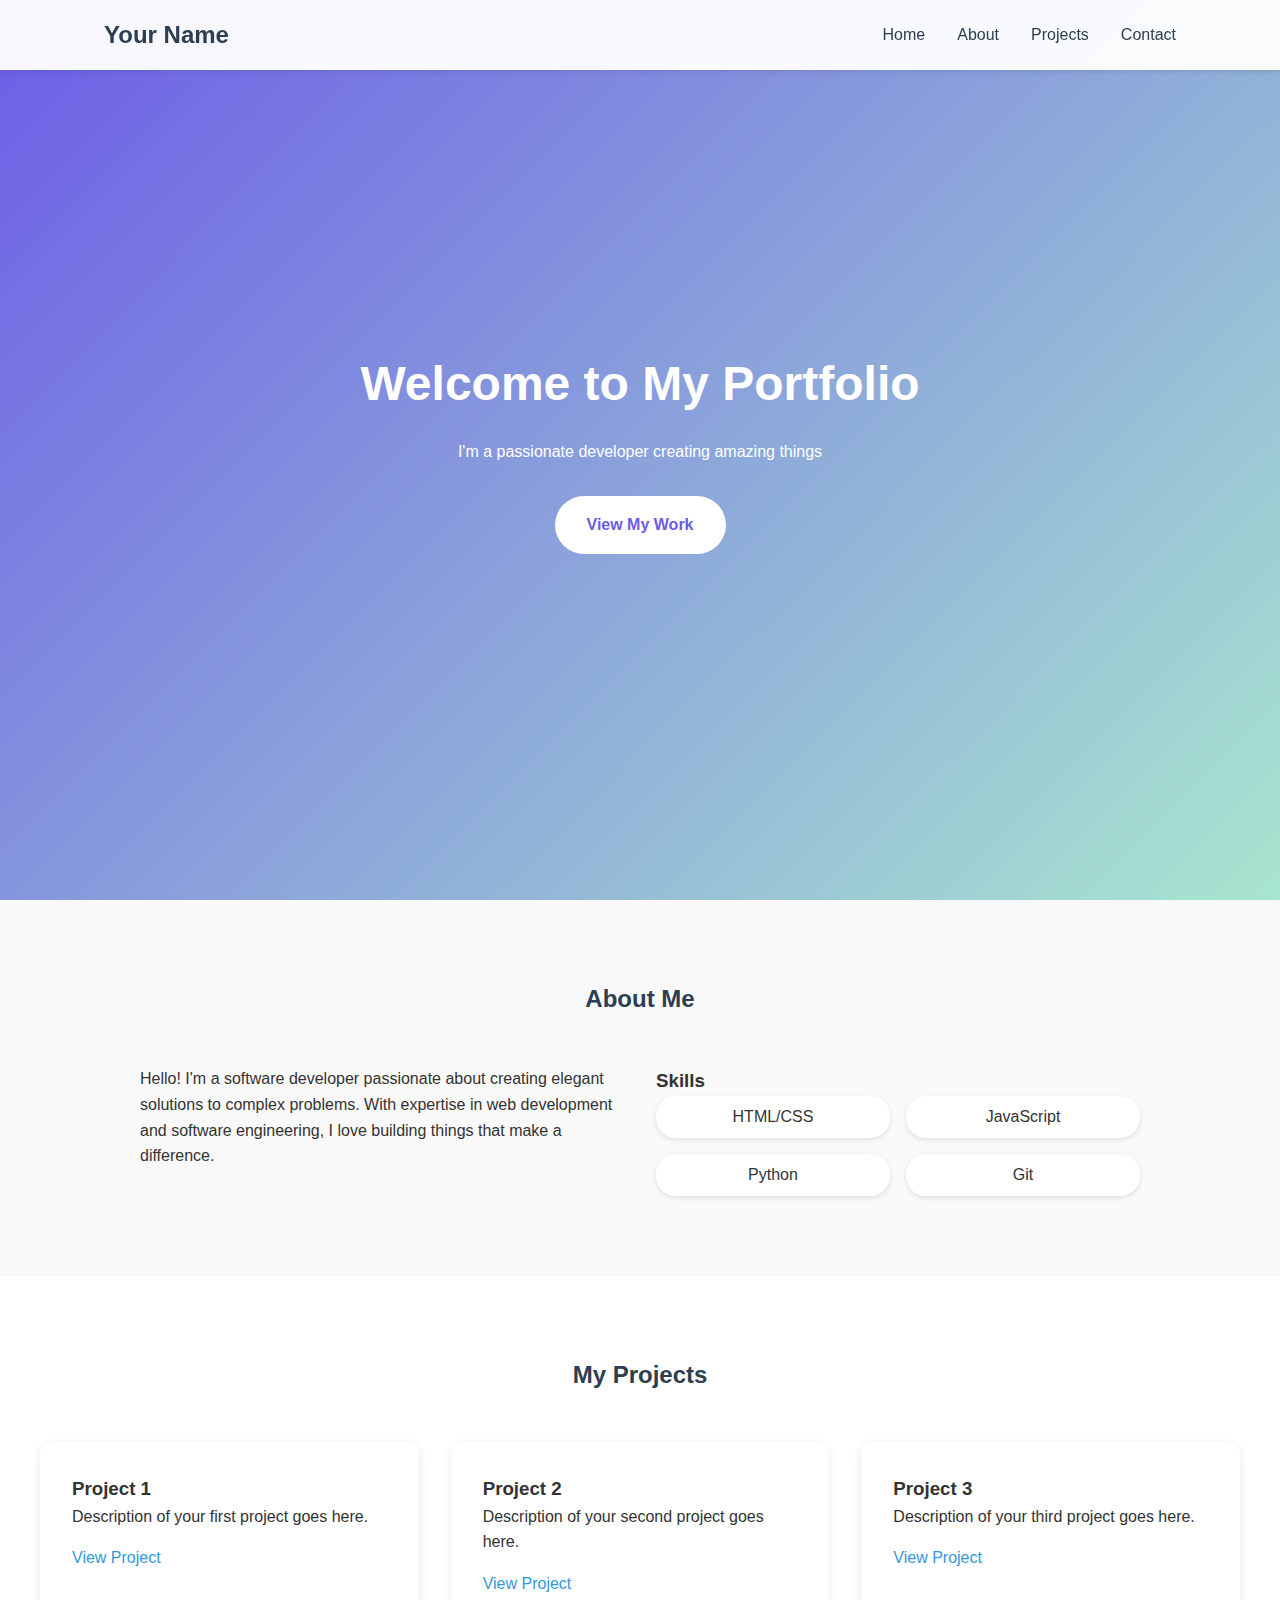
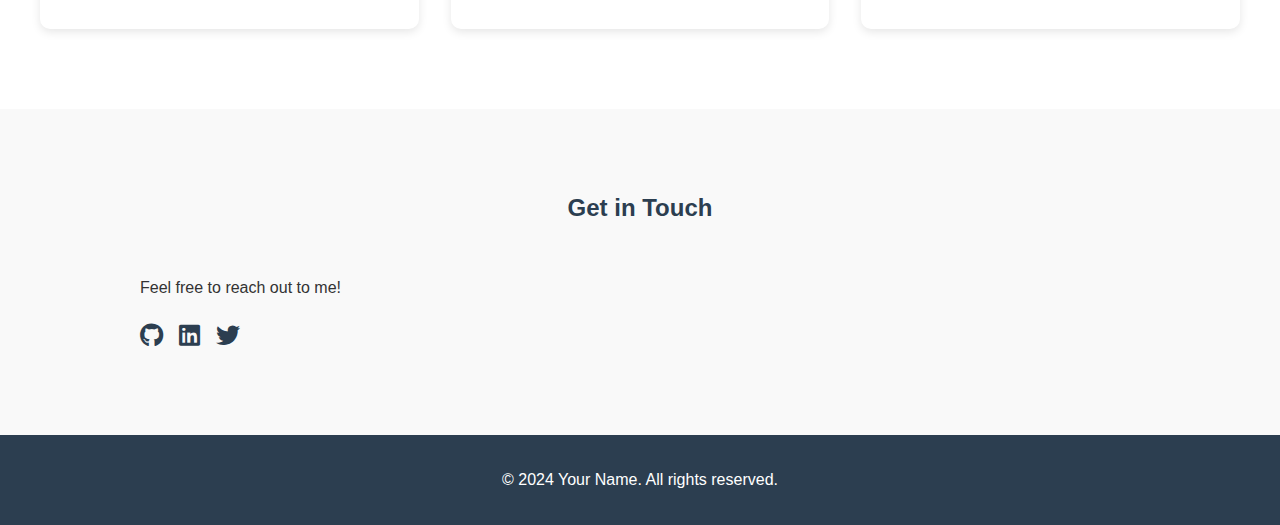
==== index.html @ 74b759f5 "Initial commit: generated template." ====
<!DOCTYPE html>
<html lang="en">
<head>
    <meta charset="UTF-8">
    <meta name="viewport" content="width=device-width, initial-scale=1.0">
    <title>My GitHub Pages Site</title>
    <link rel="stylesheet" href="styles.css">
    <link rel="stylesheet" href="https://cdnjs.cloudflare.com/ajax/libs/font-awesome/6.0.0/css/all.min.css">
</head>
<body>
    <header>
        <nav>
            <div class="logo">Your Name</div>
            <ul class="nav-links">
                <li><a href="#home">Home</a></li>
                <li><a href="#about">About</a></li>
                <li><a href="#projects">Projects</a></li>
                <li><a href="#contact">Contact</a></li>
            </ul>
        </nav>
    </header>

    <main>
        <section id="home" class="hero">
            <div class="hero-content">
                <h1>Welcome to My Portfolio</h1>
                <p>I'm a passionate developer creating amazing things</p>
                <a href="#projects" class="cta-button">View My Work</a>
            </div>
        </section>

        <section id="about" class="about">
            <h2>About Me</h2>
            <div class="about-content">
                <div class="about-text">
                    <p>Hello! I'm a software developer passionate about creating elegant solutions to complex problems. With expertise in web development and software engineering, I love building things that make a difference.</p>
                </div>
                <div class="skills">
                    <h3>Skills</h3>
                    <ul>
                        <li>HTML/CSS</li>
                        <li>JavaScript</li>
                        <li>Python</li>
                        <li>Git</li>
                    </ul>
                </div>
            </div>
        </section>

        <section id="projects" class="projects">
            <h2>My Projects</h2>
            <div class="project-grid">
                <div class="project-card">
                    <h3>Project 1</h3>
                    <p>Description of your first project goes here.</p>
                    <a href="#" class="project-link">View Project</a>
                </div>
                <div class="project-card">
                    <h3>Project 2</h3>
                    <p>Description of your second project goes here.</p>
                    <a href="#" class="project-link">View Project</a>
                </div>
                <div class="project-card">
                    <h3>Project 3</h3>
                    <p>Description of your third project goes here.</p>
                    <a href="#" class="project-link">View Project</a>
                </div>
            </div>
        </section>

        <section id="contact" class="contact">
            <h2>Get in Touch</h2>
            <div class="contact-content">
                <div class="contact-info">
                    <p>Feel free to reach out to me!</p>
                    <div class="social-links">
                        <a href="#"><i class="fab fa-github"></i></a>
                        <a href="#"><i class="fab fa-linkedin"></i></a>
                        <a href="#"><i class="fab fa-twitter"></i></a>
                    </div>
                </div>
            </div>
        </section>
    </main>

    <footer>
        <p>&copy; 2024 Your Name. All rights reserved.</p>
    </footer>
</body>
</html>
---- styles.css ----
/* Reset and base styles */
* {
    margin: 0;
    padding: 0;
    box-sizing: border-box;
}

body {
    font-family: 'Segoe UI', Tahoma, Geneva, Verdana, sans-serif;
    line-height: 1.6;
    color: #333;
}

/* Navigation */
header {
    position: fixed;
    width: 100%;
    background: rgba(255, 255, 255, 0.95);
    box-shadow: 0 2px 5px rgba(0, 0, 0, 0.1);
    z-index: 1000;
}

nav {
    display: flex;
    justify-content: space-between;
    align-items: center;
    padding: 1rem 5%;
    max-width: 1200px;
    margin: 0 auto;
}

.logo {
    font-size: 1.5rem;
    font-weight: bold;
    color: #2c3e50;
}

.nav-links {
    display: flex;
    list-style: none;
    gap: 2rem;
}

.nav-links a {
    text-decoration: none;
    color: #2c3e50;
    font-weight: 500;
    transition: color 0.3s ease;
}

.nav-links a:hover {
    color: #3498db;
}

/* Hero Section */
.hero {
    height: 100vh;
    display: flex;
    align-items: center;
    justify-content: center;
    text-align: center;
    background: linear-gradient(135deg, #6c5ce7, #a8e6cf);
    color: white;
    padding: 0 1rem;
}

.hero-content h1 {
    font-size: 3rem;
    margin-bottom: 1rem;
}

.cta-button {
    display: inline-block;
    padding: 1rem 2rem;
    background: white;
    color: #6c5ce7;
    text-decoration: none;
    border-radius: 30px;
    margin-top: 2rem;
    font-weight: bold;
    transition: transform 0.3s ease;
}

.cta-button:hover {
    transform: translateY(-3px);
}

/* About Section */
.about {
    padding: 5rem 1rem;
    background: #f9f9f9;
}

.about h2 {
    text-align: center;
    margin-bottom: 3rem;
    color: #2c3e50;
}

.about-content {
    max-width: 1000px;
    margin: 0 auto;
    display: grid;
    grid-template-columns: 1fr 1fr;
    gap: 2rem;
}

.skills ul {
    list-style: none;
    display: grid;
    grid-template-columns: repeat(2, 1fr);
    gap: 1rem;
}

.skills li {
    background: white;
    padding: 0.5rem 1rem;
    border-radius: 20px;
    text-align: center;
    box-shadow: 0 2px 5px rgba(0, 0, 0, 0.1);
}

/* Projects Section */
.projects {
    padding: 5rem 1rem;
}

.projects h2 {
    text-align: center;
    margin-bottom: 3rem;
    color: #2c3e50;
}

.project-grid {
    display: grid;
    grid-template-columns: repeat(auto-fit, minmax(300px, 1fr));
    gap: 2rem;
    max-width: 1200px;
    margin: 0 auto;
}

.project-card {
    background: white;
    padding: 2rem;
    border-radius: 10px;
    box-shadow: 0 3px 10px rgba(0, 0, 0, 0.1);
    transition: transform 0.3s ease;
}

.project-card:hover {
    transform: translateY(-5px);
}

.project-link {
    display: inline-block;
    margin-top: 1rem;
    color: #3498db;
    text-decoration: none;
}

/* Contact Section */
.contact {
    padding: 5rem 1rem;
    background: #f9f9f9;
}

.contact h2 {
    text-align: center;
    margin-bottom: 3rem;
    color: #2c3e50;
}

.contact-content {
    max-width: 1000px;
    margin: 0 auto;
    display: grid;
    grid-template-columns: 1fr 2fr;
    gap: 2rem;
}

.social-links {
    display: flex;
    gap: 1rem;
    margin-top: 1rem;
}

.social-links a {
    color: #2c3e50;
    font-size: 1.5rem;
    transition: color 0.3s ease;
}

.social-links a:hover {
    color: #3498db;
}

.contact-form {
    display: flex;
    flex-direction: column;
    gap: 1rem;
}

.contact-form input,
.contact-form textarea {
    padding: 0.8rem;
    border: 1px solid #ddd;
    border-radius: 5px;
    font-size: 1rem;
}

.contact-form textarea {
    height: 150px;
    resize: vertical;
}

.contact-form button {
    padding: 1rem;
    background: #3498db;
    color: white;
    border: none;
    border-radius: 5px;
    cursor: pointer;
    font-size: 1rem;
    transition: background 0.3s ease;
}

.contact-form button:hover {
    background: #2980b9;
}

/* Footer */
footer {
    text-align: center;
    padding: 2rem;
    background: #2c3e50;
    color: white;
}

/* Responsive Design */
@media (max-width: 768px) {
    .nav-links {
        display: none;
    }
    
    .about-content,
    .contact-content {
        grid-template-columns: 1fr;
    }
    
    .hero-content h1 {
        font-size: 2rem;
    }
}
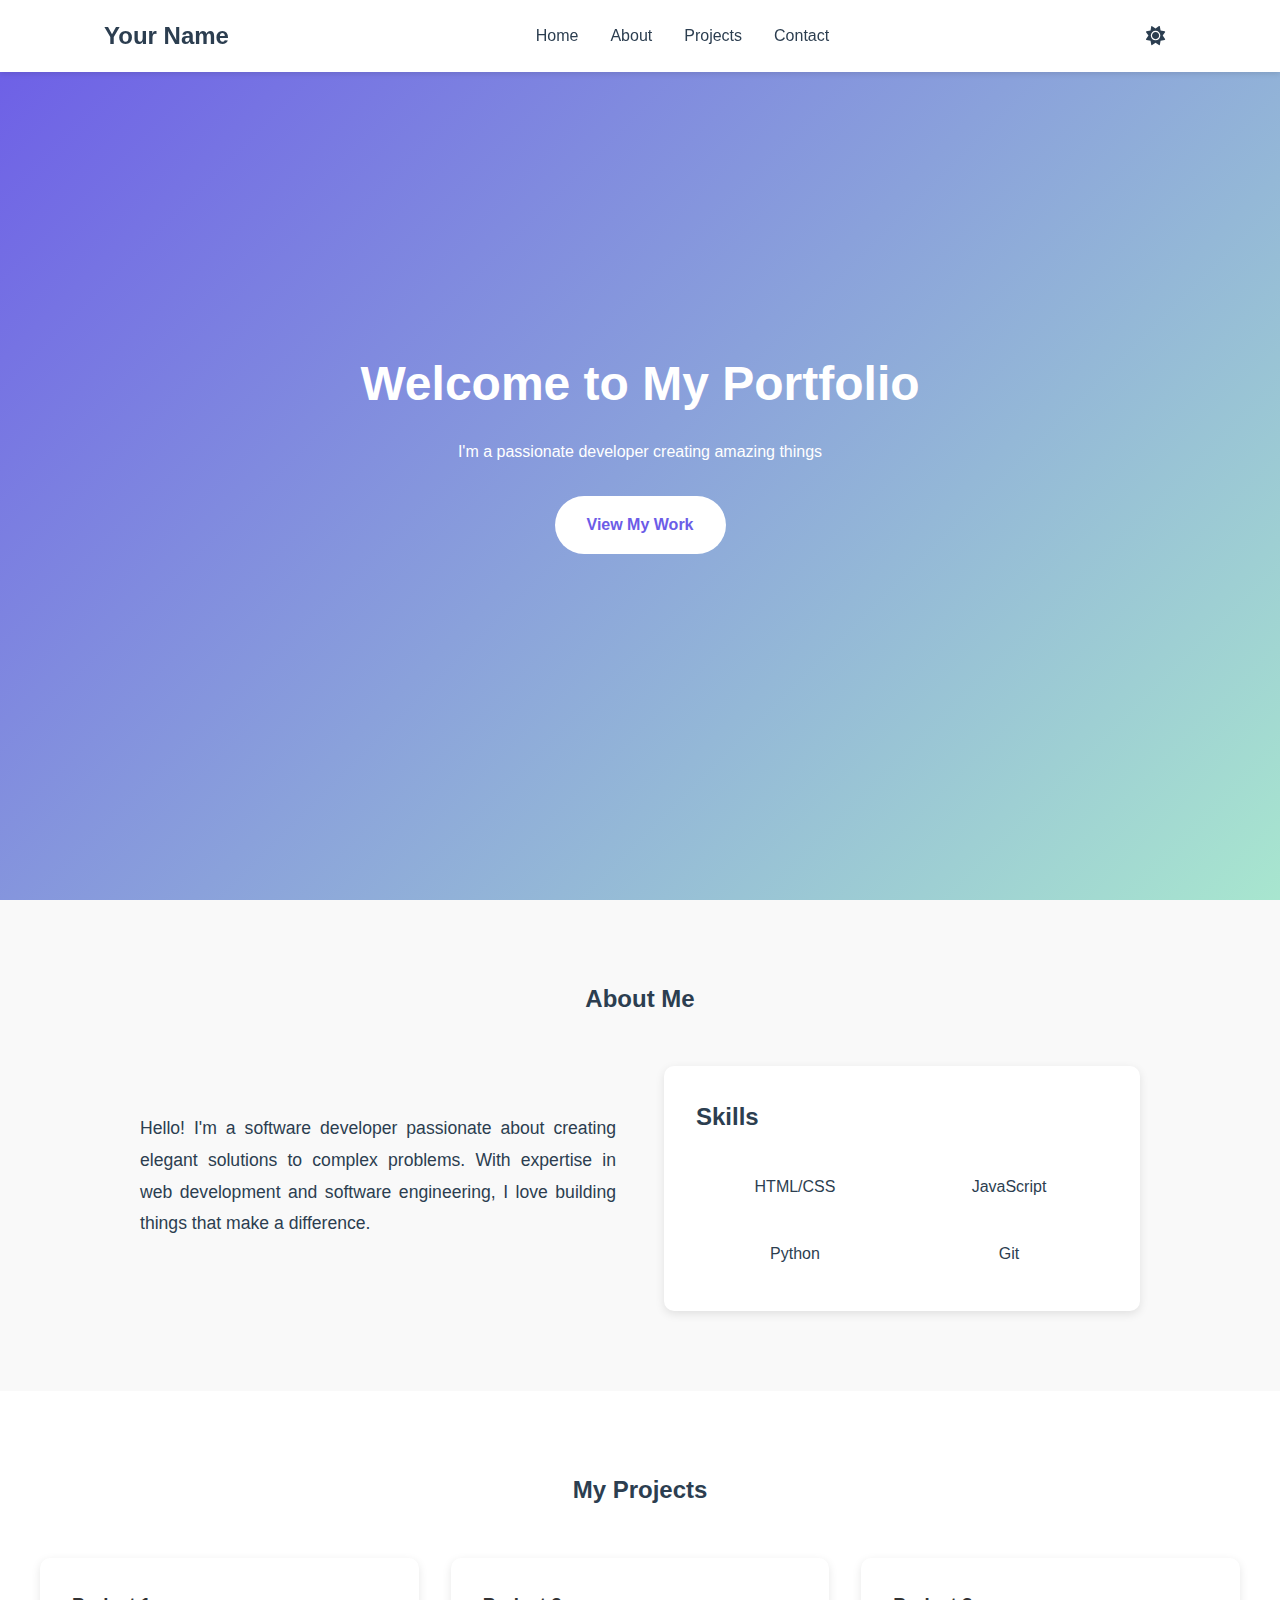
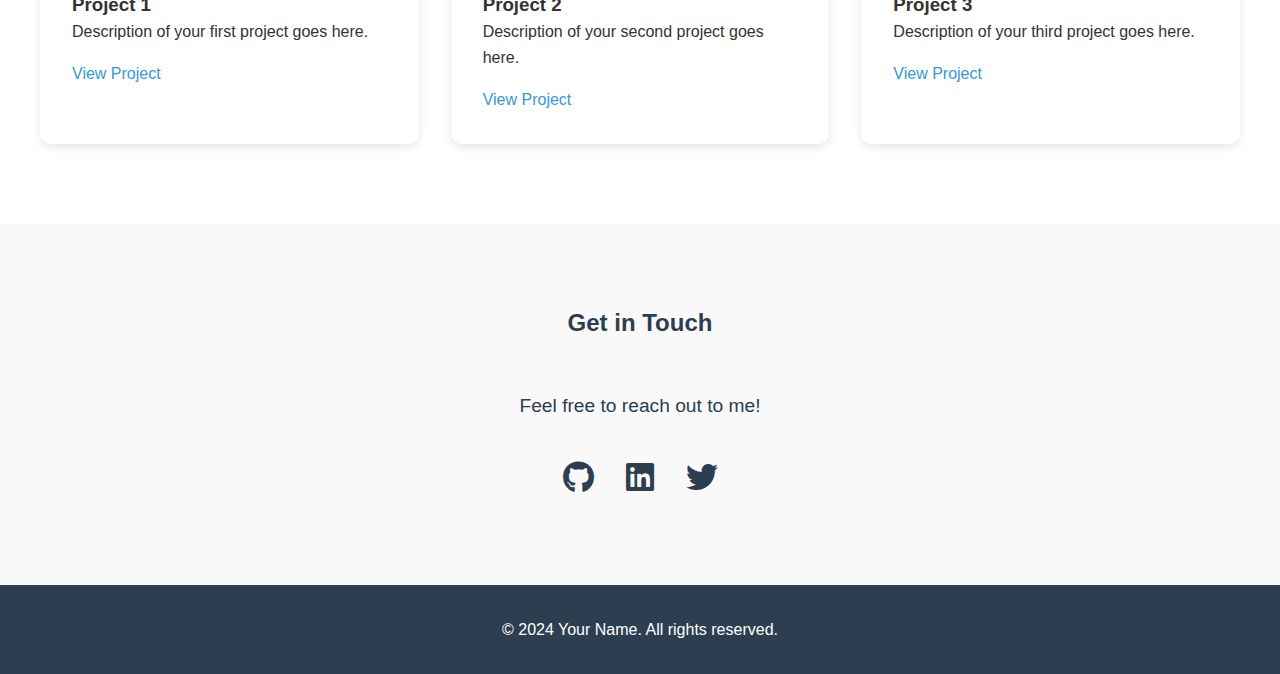
==== commit 6589ec79: "Implement toggle between light/dark mode, polish "about" section." ====
--- a/index.html
+++ b/index.html
@@ -17,6 +17,10 @@
                 <li><a href="#projects">Projects</a></li>
                 <li><a href="#contact">Contact</a></li>
             </ul>
+            <button id="theme-toggle" class="theme-toggle" aria-label="Toggle theme">
+                <i class="fas fa-sun sun-icon"></i>
+                <i class="fas fa-moon moon-icon"></i>
+            </button>
         </nav>
     </header>
 
@@ -86,5 +90,52 @@
     <footer>
         <p>&copy; 2024 Your Name. All rights reserved.</p>
     </footer>
+
+    <script>
+        // Theme toggle functionality
+        const themeToggle = document.getElementById('theme-toggle');
+        const sunIcon = themeToggle.querySelector('.sun-icon');
+        const moonIcon = themeToggle.querySelector('.moon-icon');
+        
+        // Check for saved theme preference or use system preference
+        const savedTheme = localStorage.getItem('theme');
+        if (savedTheme) {
+            document.documentElement.setAttribute('data-theme', savedTheme);
+            updateIcon(savedTheme);
+        } else {
+            // Check system preference
+            const prefersDark = window.matchMedia('(prefers-color-scheme: dark)').matches;
+            document.documentElement.setAttribute('data-theme', prefersDark ? 'dark' : 'light');
+            updateIcon(prefersDark ? 'dark' : 'light');
+        }
+
+        // Listen for system theme changes
+        window.matchMedia('(prefers-color-scheme: dark)').addEventListener('change', e => {
+            if (!localStorage.getItem('theme')) {
+                document.documentElement.setAttribute('data-theme', e.matches ? 'dark' : 'light');
+                updateIcon(e.matches ? 'dark' : 'light');
+            }
+        });
+
+        // Toggle theme on button click
+        themeToggle.addEventListener('click', () => {
+            const currentTheme = document.documentElement.getAttribute('data-theme');
+            const newTheme = currentTheme === 'light' ? 'dark' : 'light';
+            
+            document.documentElement.setAttribute('data-theme', newTheme);
+            localStorage.setItem('theme', newTheme);
+            updateIcon(newTheme);
+        });
+
+        function updateIcon(theme) {
+            if (theme === 'dark') {
+                sunIcon.style.opacity = '0';
+                moonIcon.style.opacity = '1';
+            } else {
+                sunIcon.style.opacity = '1';
+                moonIcon.style.opacity = '0';
+            }
+        }
+    </script>
 </body>
 </html> --- a/styles.css
+++ b/styles.css
@@ -5,18 +5,48 @@
     box-sizing: border-box;
 }
 
+:root {
+    --bg-primary: #ffffff;
+    --bg-secondary: #f9f9f9;
+    --text-primary: #2c3e50;
+    --text-secondary: #333;
+    --accent-primary: #6c5ce7;
+    --accent-secondary: #3498db;
+    --card-bg: #ffffff;
+    --card-shadow: rgba(0, 0, 0, 0.1);
+    --border-color: #ddd;
+    --footer-bg: #2c3e50;
+    --footer-text: #ffffff;
+}
+
+[data-theme="dark"] {
+    --bg-primary: #1a1a1a;
+    --bg-secondary: #2d2d2d;
+    --text-primary: #e0e0e0;
+    --text-secondary: #b0b0b0;
+    --accent-primary: #8b7ff7;
+    --accent-secondary: #5dade2;
+    --card-bg: #2d2d2d;
+    --card-shadow: rgba(0, 0, 0, 0.3);
+    --border-color: #404040;
+    --footer-bg: #1a1a1a;
+    --footer-text: #e0e0e0;
+}
+
 body {
     font-family: 'Segoe UI', Tahoma, Geneva, Verdana, sans-serif;
     line-height: 1.6;
-    color: #333;
+    color: var(--text-secondary);
+    background-color: var(--bg-primary);
+    transition: background-color 0.3s ease, color 0.3s ease;
 }
 
 /* Navigation */
 header {
     position: fixed;
     width: 100%;
-    background: rgba(255, 255, 255, 0.95);
-    box-shadow: 0 2px 5px rgba(0, 0, 0, 0.1);
+    background: var(--bg-primary);
+    box-shadow: 0 2px 5px var(--card-shadow);
     z-index: 1000;
 }
 
@@ -32,7 +62,7 @@
 .logo {
     font-size: 1.5rem;
     font-weight: bold;
-    color: #2c3e50;
+    color: var(--text-primary);
 }
 
 .nav-links {
@@ -43,13 +73,50 @@
 
 .nav-links a {
     text-decoration: none;
-    color: #2c3e50;
+    color: var(--text-primary);
     font-weight: 500;
     transition: color 0.3s ease;
 }
 
 .nav-links a:hover {
-    color: #3498db;
+    color: var(--accent-secondary);
+}
+
+/* Theme Toggle Button */
+.theme-toggle {
+    background: none;
+    border: none;
+    color: var(--text-primary);
+    font-size: 1.2rem;
+    cursor: pointer;
+    padding: 0.5rem;
+    border-radius: 50%;
+    transition: background-color 0.3s ease;
+    width: 40px;
+    height: 40px;
+    display: flex;
+    align-items: center;
+    justify-content: center;
+    position: relative;
+}
+
+.theme-toggle:hover {
+    background-color: var(--bg-secondary);
+}
+
+.sun-icon,
+.moon-icon {
+    position: absolute;
+    transition: opacity 0.3s ease;
+    font-size: 1.2rem;
+}
+
+.sun-icon {
+    opacity: 1;
+}
+
+.moon-icon {
+    opacity: 0;
 }
 
 /* Hero Section */
@@ -59,7 +126,7 @@
     align-items: center;
     justify-content: center;
     text-align: center;
-    background: linear-gradient(135deg, #6c5ce7, #a8e6cf);
+    background: linear-gradient(135deg, var(--accent-primary), #a8e6cf);
     color: white;
     padding: 0 1rem;
 }
@@ -73,7 +140,7 @@
     display: inline-block;
     padding: 1rem 2rem;
     background: white;
-    color: #6c5ce7;
+    color: var(--accent-primary);
     text-decoration: none;
     border-radius: 30px;
     margin-top: 2rem;
@@ -88,13 +155,13 @@
 /* About Section */
 .about {
     padding: 5rem 1rem;
-    background: #f9f9f9;
+    background: var(--bg-secondary);
 }
 
 .about h2 {
     text-align: center;
     margin-bottom: 3rem;
-    color: #2c3e50;
+    color: var(--text-primary);
 }
 
 .about-content {
@@ -102,7 +169,33 @@
     margin: 0 auto;
     display: grid;
     grid-template-columns: 1fr 1fr;
-    gap: 2rem;
+    gap: 3rem;
+    align-items: center;
+}
+
+.about-text {
+    font-size: 1.1rem;
+    line-height: 1.8;
+    color: var(--text-primary);
+    text-align: justify;
+}
+
+.about-text p {
+    margin-bottom: 1.5rem;
+}
+
+.skills {
+    background: var(--card-bg);
+    padding: 2rem;
+    border-radius: 10px;
+    box-shadow: 0 3px 10px var(--card-shadow);
+    height: fit-content;
+}
+
+.skills h3 {
+    color: var(--text-primary);
+    margin-bottom: 1.5rem;
+    font-size: 1.5rem;
 }
 
 .skills ul {
@@ -113,11 +206,18 @@
 }
 
 .skills li {
-    background: white;
-    padding: 0.5rem 1rem;
+    background: var(--bg-primary);
+    padding: 0.8rem 1.2rem;
     border-radius: 20px;
     text-align: center;
-    box-shadow: 0 2px 5px rgba(0, 0, 0, 0.1);
+    font-weight: 500;
+    color: var(--text-primary);
+    transition: transform 0.3s ease;
+}
+
+.skills li:hover {
+    transform: translateY(-2px);
+    background: var(--bg-secondary);
 }
 
 /* Projects Section */
@@ -128,7 +228,7 @@
 .projects h2 {
     text-align: center;
     margin-bottom: 3rem;
-    color: #2c3e50;
+    color: var(--text-primary);
 }
 
 .project-grid {
@@ -140,10 +240,10 @@
 }
 
 .project-card {
-    background: white;
+    background: var(--card-bg);
     padding: 2rem;
     border-radius: 10px;
-    box-shadow: 0 3px 10px rgba(0, 0, 0, 0.1);
+    box-shadow: 0 3px 10px var(--card-shadow);
     transition: transform 0.3s ease;
 }
 
@@ -154,86 +254,56 @@
 .project-link {
     display: inline-block;
     margin-top: 1rem;
-    color: #3498db;
+    color: var(--accent-secondary);
     text-decoration: none;
 }
 
 /* Contact Section */
 .contact {
     padding: 5rem 1rem;
-    background: #f9f9f9;
+    background: var(--bg-secondary);
 }
 
 .contact h2 {
     text-align: center;
     margin-bottom: 3rem;
-    color: #2c3e50;
+    color: var(--text-primary);
 }
 
 .contact-content {
-    max-width: 1000px;
+    max-width: 600px;
     margin: 0 auto;
-    display: grid;
-    grid-template-columns: 1fr 2fr;
+    text-align: center;
+}
+
+.contact-info p {
+    margin-bottom: 2rem;
+    font-size: 1.2rem;
+    color: var(--text-primary);
+}
+
+.social-links {
+    display: flex;
+    justify-content: center;
     gap: 2rem;
 }
 
-.social-links {
-    display: flex;
-    gap: 1rem;
-    margin-top: 1rem;
-}
-
 .social-links a {
-    color: #2c3e50;
-    font-size: 1.5rem;
+    color: var(--text-primary);
+    font-size: 2rem;
     transition: color 0.3s ease;
 }
 
 .social-links a:hover {
-    color: #3498db;
-}
-
-.contact-form {
-    display: flex;
-    flex-direction: column;
-    gap: 1rem;
-}
-
-.contact-form input,
-.contact-form textarea {
-    padding: 0.8rem;
-    border: 1px solid #ddd;
-    border-radius: 5px;
-    font-size: 1rem;
-}
-
-.contact-form textarea {
-    height: 150px;
-    resize: vertical;
-}
-
-.contact-form button {
-    padding: 1rem;
-    background: #3498db;
-    color: white;
-    border: none;
-    border-radius: 5px;
-    cursor: pointer;
-    font-size: 1rem;
-    transition: background 0.3s ease;
-}
-
-.contact-form button:hover {
-    background: #2980b9;
+    color: var(--accent-secondary);
 }
 
 /* Footer */
 footer {
     text-align: center;
     padding: 2rem;
-    background: #2c3e50;
-    color: white;
+    background: var(--footer-bg);
+    color: var(--footer-text);
 }
 
 /* Responsive Design */
@@ -242,8 +312,7 @@
         display: none;
     }
     
-    .about-content,
-    .contact-content {
+    .about-content {
         grid-template-columns: 1fr;
     }
     
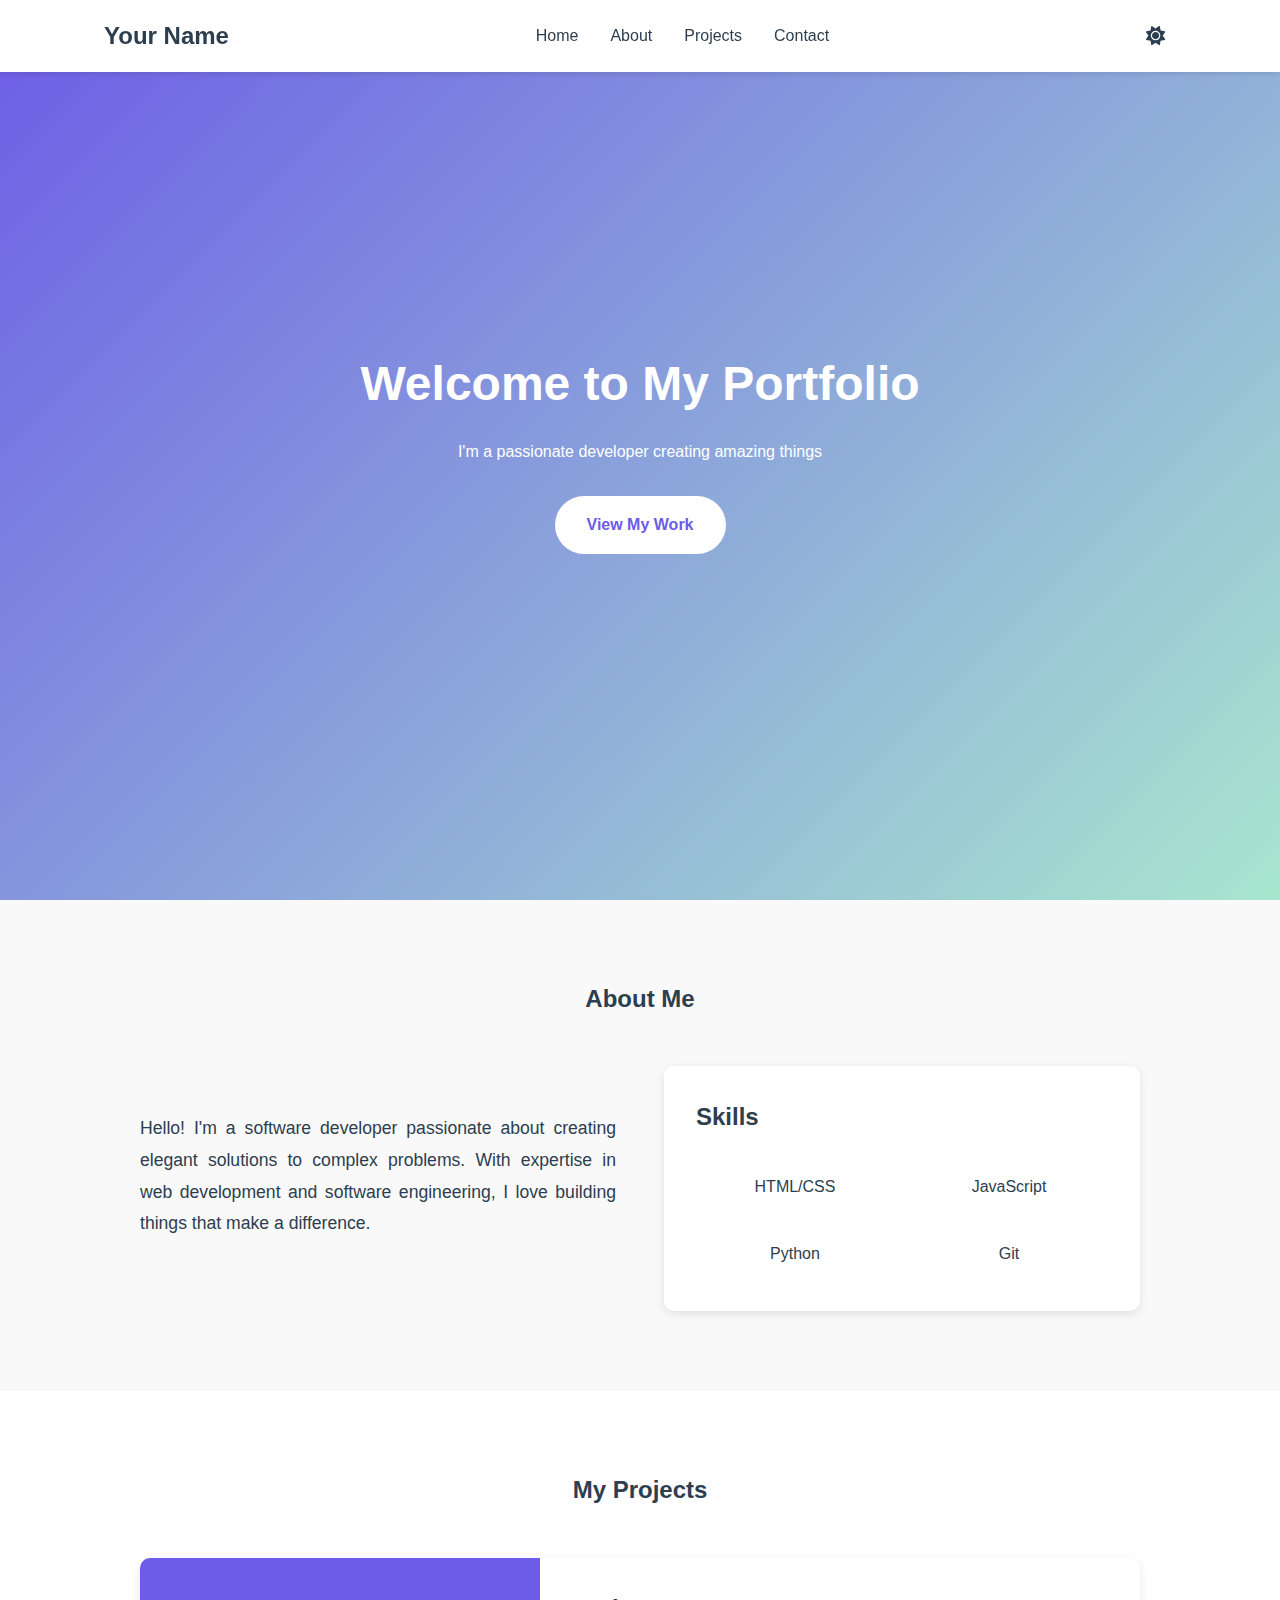
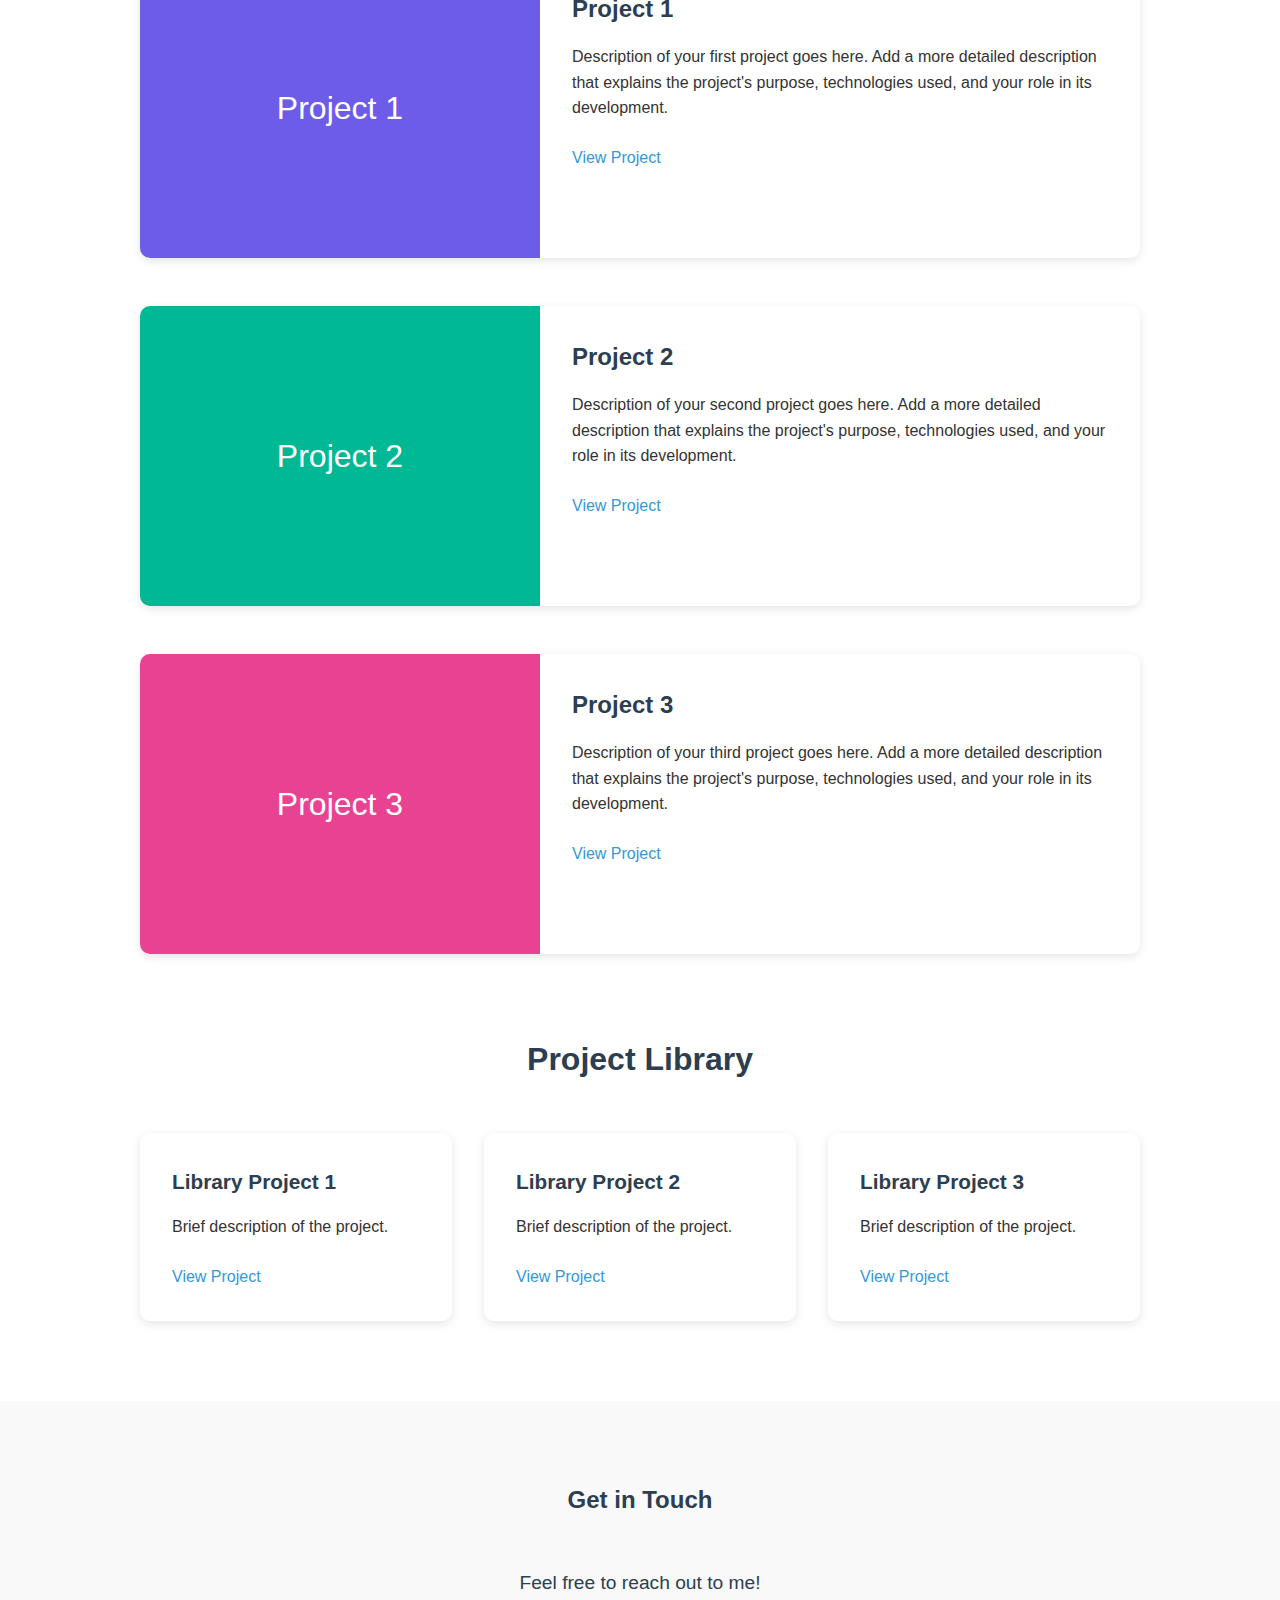
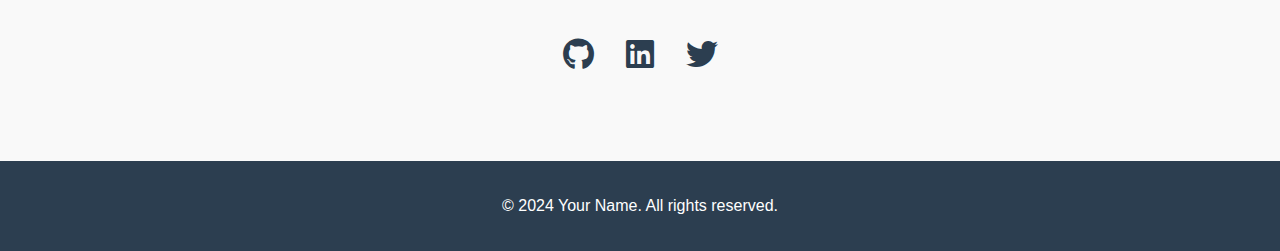
==== commit 0c8ed411: "Restructure "projects" section." ====
--- a/index.html
+++ b/index.html
@@ -53,20 +53,57 @@
 
         <section id="projects" class="projects">
             <h2>My Projects</h2>
+            
+            <!-- Featured Projects -->
             <div class="project-grid">
                 <div class="project-card">
-                    <h3>Project 1</h3>
-                    <p>Description of your first project goes here.</p>
+                    <div class="project-image">
+                        <iframe src="assets/project1.html" frameborder="0"></iframe>
+                    </div>
+                    <div class="project-content">
+                        <h3>Project 1</h3>
+                        <p>Description of your first project goes here. Add a more detailed description that explains the project's purpose, technologies used, and your role in its development.</p>
+                        <a href="#" class="project-link">View Project</a>
+                    </div>
+                </div>
+                <div class="project-card">
+                    <div class="project-image">
+                        <iframe src="assets/project2.html" frameborder="0"></iframe>
+                    </div>
+                    <div class="project-content">
+                        <h3>Project 2</h3>
+                        <p>Description of your second project goes here. Add a more detailed description that explains the project's purpose, technologies used, and your role in its development.</p>
+                        <a href="#" class="project-link">View Project</a>
+                    </div>
+                </div>
+                <div class="project-card">
+                    <div class="project-image">
+                        <iframe src="assets/project3.html" frameborder="0"></iframe>
+                    </div>
+                    <div class="project-content">
+                        <h3>Project 3</h3>
+                        <p>Description of your third project goes here. Add a more detailed description that explains the project's purpose, technologies used, and your role in its development.</p>
+                        <a href="#" class="project-link">View Project</a>
+                    </div>
+                </div>
+            </div>
+
+            <!-- Library Section -->
+            <h3 class="library-title">Project Library</h3>
+            <div class="library-grid">
+                <div class="library-card">
+                    <h4>Library Project 1</h4>
+                    <p>Brief description of the project.</p>
                     <a href="#" class="project-link">View Project</a>
                 </div>
-                <div class="project-card">
-                    <h3>Project 2</h3>
-                    <p>Description of your second project goes here.</p>
+                <div class="library-card">
+                    <h4>Library Project 2</h4>
+                    <p>Brief description of the project.</p>
                     <a href="#" class="project-link">View Project</a>
                 </div>
-                <div class="project-card">
-                    <h3>Project 3</h3>
-                    <p>Description of your third project goes here.</p>
+                <div class="library-card">
+                    <h4>Library Project 3</h4>
+                    <p>Brief description of the project.</p>
                     <a href="#" class="project-link">View Project</a>
                 </div>
             </div>
--- a/styles.css
+++ b/styles.css
@@ -232,14 +232,138 @@
 }
 
 .project-grid {
+    display: flex;
+    flex-direction: column;
+    gap: 3rem;
+    max-width: 1000px;
+    margin: 0 auto;
+}
+
+.project-card {
+    background: var(--card-bg);
+    border-radius: 10px;
+    box-shadow: 0 3px 10px var(--card-shadow);
+    transition: transform 0.3s ease;
+    display: flex;
+    overflow: hidden;
+}
+
+.project-card:hover {
+    transform: translateY(-5px);
+}
+
+.project-image {
+    width: 40%;
+    min-height: 300px;
+    overflow: hidden;
+}
+
+.project-image img {
+    width: 100%;
+    height: 100%;
+    object-fit: cover;
+}
+
+.project-image iframe {
+    width: 100%;
+    height: 100%;
+    border: none;
+}
+
+.project-content {
+    width: 60%;
+    padding: 2rem;
+}
+
+.project-content h3 {
+    color: var(--text-primary);
+    margin-bottom: 1rem;
+    font-size: 1.5rem;
+}
+
+.project-content p {
+    color: var(--text-secondary);
+    margin-bottom: 1.5rem;
+    line-height: 1.6;
+}
+
+.project-link {
+    display: inline-block;
+    color: var(--accent-secondary);
+    text-decoration: none;
+    font-weight: 500;
+    transition: color 0.3s ease;
+}
+
+.project-link:hover {
+    color: var(--accent-primary);
+}
+
+/* Contact Section */
+.contact {
+    padding: 5rem 1rem;
+    background: var(--bg-secondary);
+}
+
+.contact h2 {
+    text-align: center;
+    margin-bottom: 3rem;
+    color: var(--text-primary);
+}
+
+.contact-content {
+    max-width: 600px;
+    margin: 0 auto;
+    text-align: center;
+}
+
+.contact-info p {
+    margin-bottom: 2rem;
+    font-size: 1.2rem;
+    color: var(--text-primary);
+}
+
+.social-links {
+    display: flex;
+    justify-content: center;
+    gap: 2rem;
+}
+
+.social-links a {
+    color: var(--text-primary);
+    font-size: 2rem;
+    transition: color 0.3s ease;
+}
+
+.social-links a:hover {
+    color: var(--accent-secondary);
+}
+
+/* Footer */
+footer {
+    text-align: center;
+    padding: 2rem;
+    background: var(--footer-bg);
+    color: var(--footer-text);
+}
+
+/* Library Section */
+.library-title {
+    text-align: center;
+    color: var(--text-primary);
+    margin: 5rem 0 3rem;
+    font-size: 2rem;
+}
+
+.library-grid {
     display: grid;
     grid-template-columns: repeat(auto-fit, minmax(300px, 1fr));
     gap: 2rem;
-    max-width: 1200px;
+    max-width: 1000px;
     margin: 0 auto;
 }
 
-.project-card {
+.library-card {
     background: var(--card-bg);
     padding: 2rem;
     border-radius: 10px;
@@ -247,63 +371,20 @@
     transition: transform 0.3s ease;
 }
 
-.project-card:hover {
+.library-card:hover {
     transform: translateY(-5px);
 }
 
-.project-link {
-    display: inline-block;
-    margin-top: 1rem;
-    color: var(--accent-secondary);
-    text-decoration: none;
-}
-
-/* Contact Section */
-.contact {
-    padding: 5rem 1rem;
-    background: var(--bg-secondary);
-}
-
-.contact h2 {
-    text-align: center;
-    margin-bottom: 3rem;
-    color: var(--text-primary);
-}
-
-.contact-content {
-    max-width: 600px;
-    margin: 0 auto;
-    text-align: center;
-}
-
-.contact-info p {
-    margin-bottom: 2rem;
-    font-size: 1.2rem;
-    color: var(--text-primary);
-}
-
-.social-links {
-    display: flex;
-    justify-content: center;
-    gap: 2rem;
-}
-
-.social-links a {
-    color: var(--text-primary);
-    font-size: 2rem;
-    transition: color 0.3s ease;
-}
-
-.social-links a:hover {
-    color: var(--accent-secondary);
-}
-
-/* Footer */
-footer {
-    text-align: center;
-    padding: 2rem;
-    background: var(--footer-bg);
-    color: var(--footer-text);
+.library-card h4 {
+    color: var(--text-primary);
+    margin-bottom: 1rem;
+    font-size: 1.3rem;
+}
+
+.library-card p {
+    color: var(--text-secondary);
+    margin-bottom: 1.5rem;
+    line-height: 1.6;
 }
 
 /* Responsive Design */
@@ -319,4 +400,21 @@
     .hero-content h1 {
         font-size: 2rem;
     }
+    
+    .project-card {
+        flex-direction: column;
+    }
+    
+    .project-image,
+    .project-content {
+        width: 100%;
+    }
+    
+    .project-image {
+        min-height: 200px;
+    }
+    
+    .library-grid {
+        grid-template-columns: 1fr;
+    }
 } 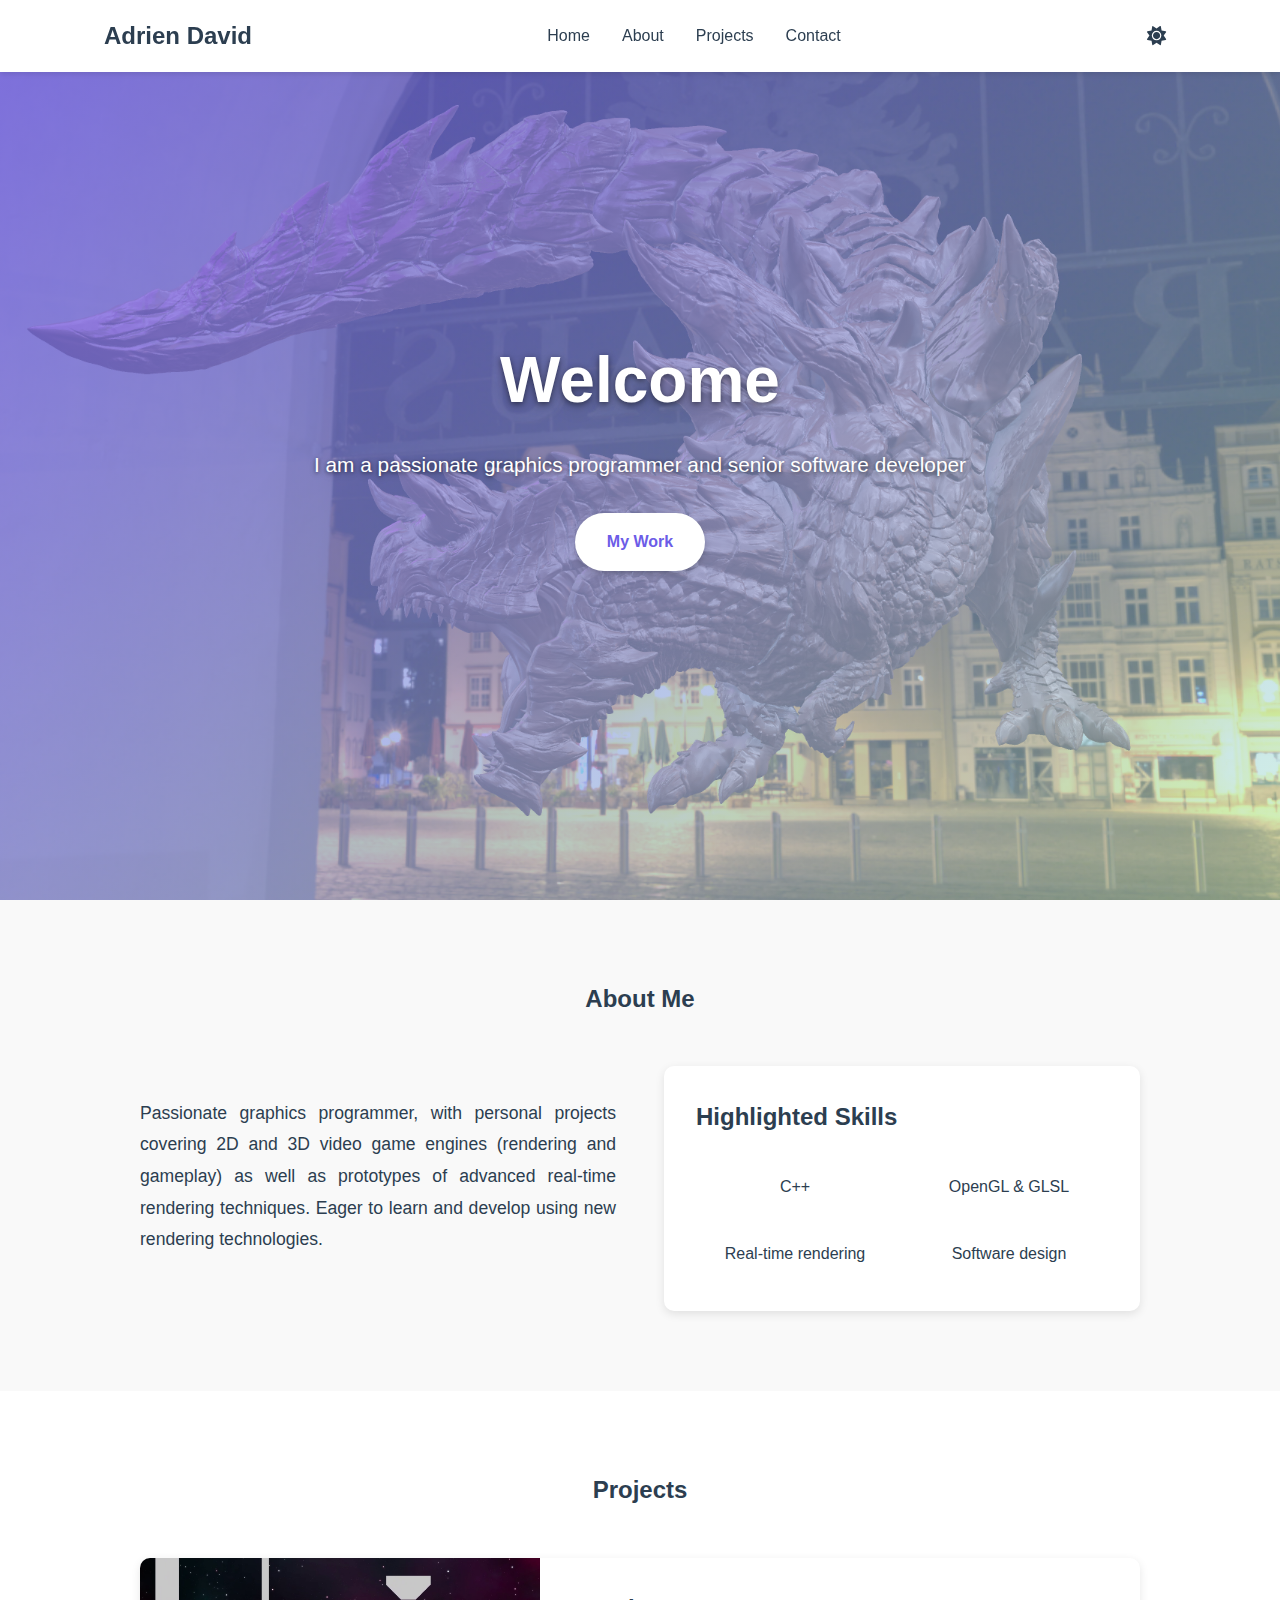
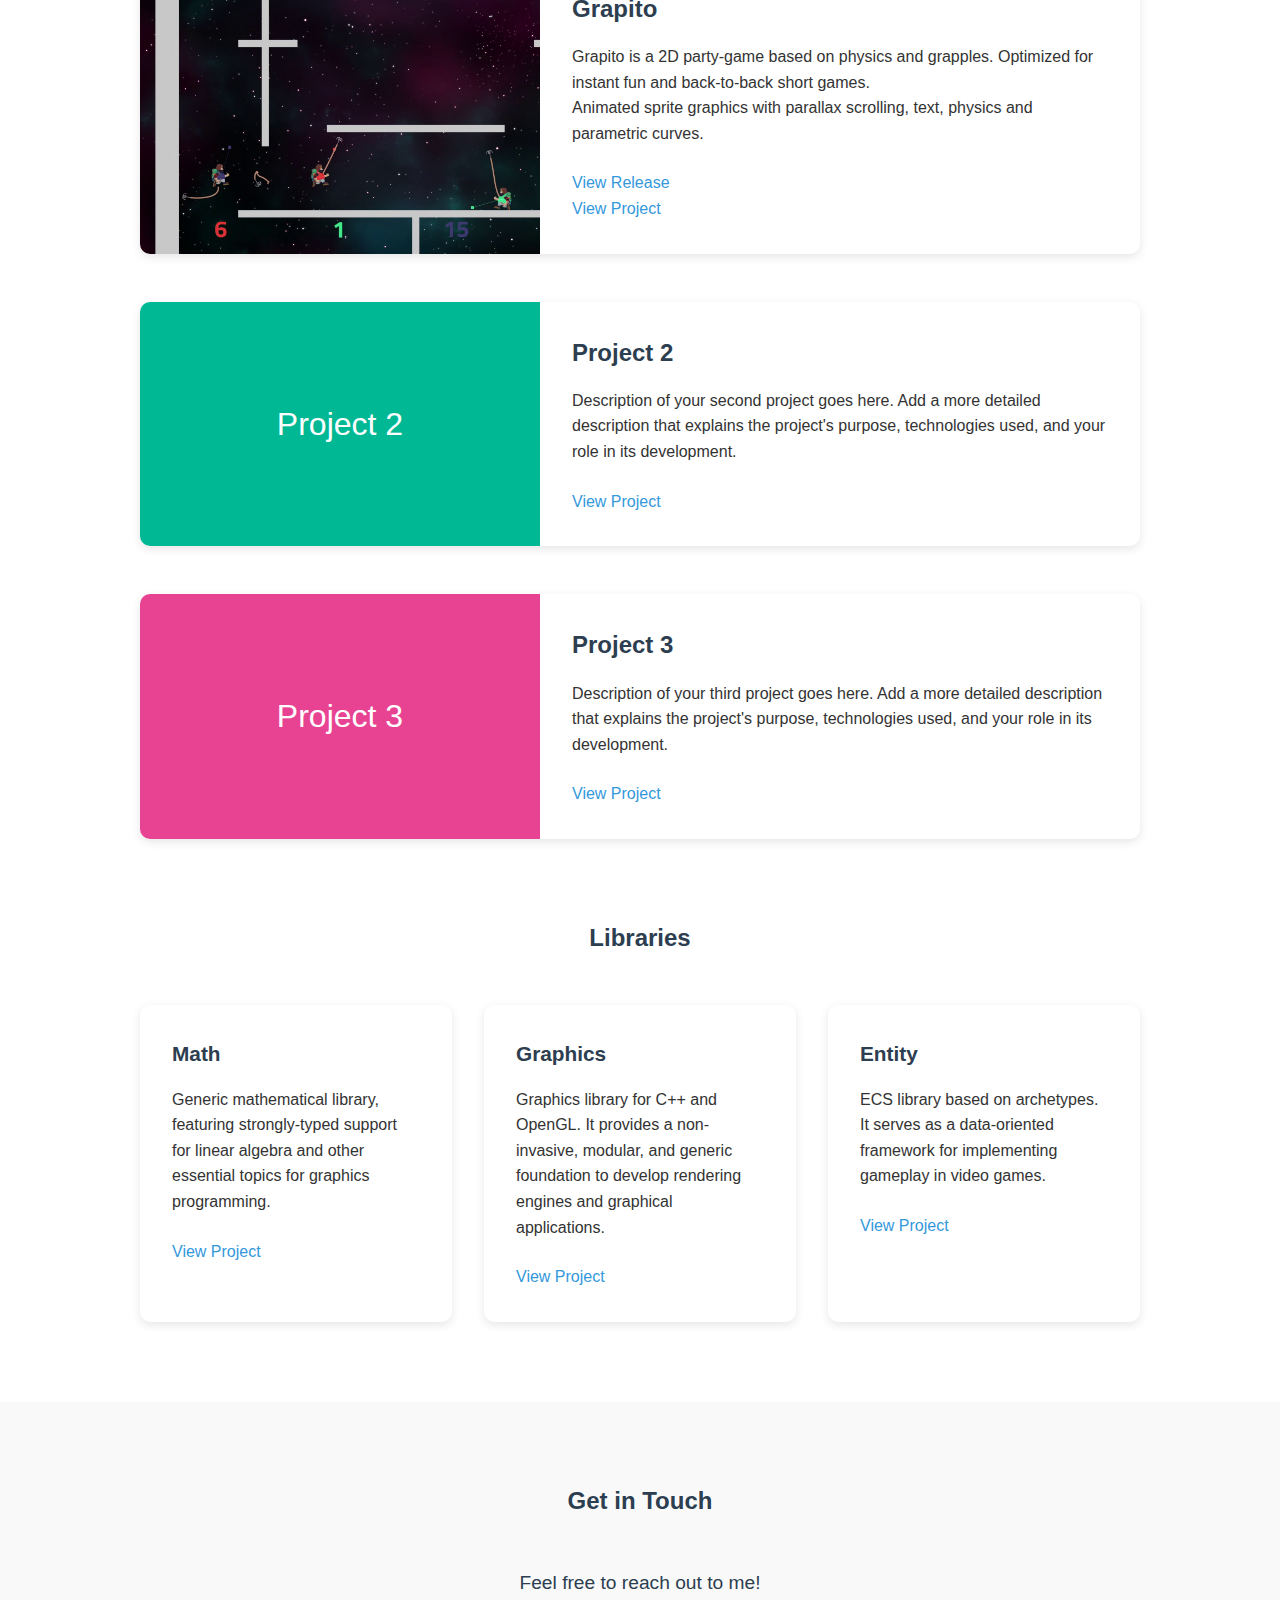
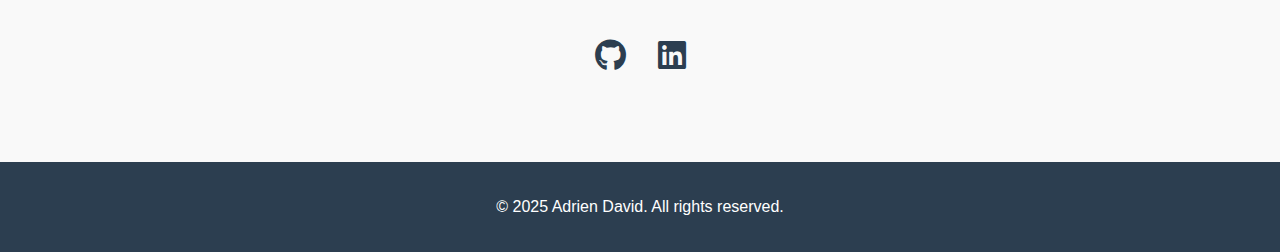
==== commit 37e35dff: "Update texts and projects, add hero image." ====
--- a/index.html
+++ b/index.html
@@ -3,14 +3,14 @@
 <head>
     <meta charset="UTF-8">
     <meta name="viewport" content="width=device-width, initial-scale=1.0">
-    <title>My GitHub Pages Site</title>
+    <title>Adrien Portfolio</title>
     <link rel="stylesheet" href="styles.css">
     <link rel="stylesheet" href="https://cdnjs.cloudflare.com/ajax/libs/font-awesome/6.0.0/css/all.min.css">
 </head>
 <body>
     <header>
         <nav>
-            <div class="logo">Your Name</div>
+            <div class="logo">Adrien David</div>
             <ul class="nav-links">
                 <li><a href="#home">Home</a></li>
                 <li><a href="#about">About</a></li>
@@ -27,9 +27,9 @@
     <main>
         <section id="home" class="hero">
             <div class="hero-content">
-                <h1>Welcome to My Portfolio</h1>
-                <p>I'm a passionate developer creating amazing things</p>
-                <a href="#projects" class="cta-button">View My Work</a>
+                <h1>Welcome</h1>
+                <p>I am a passionate graphics programmer and senior software developer</p>
+                <a href="#projects" class="cta-button">My Work</a>
             </div>
         </section>
 
@@ -37,33 +37,41 @@
             <h2>About Me</h2>
             <div class="about-content">
                 <div class="about-text">
-                    <p>Hello! I'm a software developer passionate about creating elegant solutions to complex problems. With expertise in web development and software engineering, I love building things that make a difference.</p>
+                    <p>Passionate graphics programmer, with personal projects covering 2D and 3D video game engines
+                       (rendering and gameplay) as well as prototypes of advanced real-time rendering techniques.
+                       Eager to learn and develop using new rendering technologies.</p>
                 </div>
                 <div class="skills">
-                    <h3>Skills</h3>
+                    <h3>Highlighted Skills</h3>
                     <ul>
-                        <li>HTML/CSS</li>
-                        <li>JavaScript</li>
-                        <li>Python</li>
-                        <li>Git</li>
+                        <li>C++</li>
+                        <li>OpenGL & GLSL</li>
+                        <li>Real-time rendering</li>
+                        <li>Software design</li>
                     </ul>
                 </div>
             </div>
         </section>
 
         <section id="projects" class="projects">
-            <h2>My Projects</h2>
+            <h2>Projects</h2>
             
             <!-- Featured Projects -->
             <div class="project-grid">
                 <div class="project-card">
                     <div class="project-image">
-                        <iframe src="assets/project1.html" frameborder="0"></iframe>
+                        <img src="assets/grapito.png" alt="Grapito">
                     </div>
                     <div class="project-content">
-                        <h3>Project 1</h3>
-                        <p>Description of your first project goes here. Add a more detailed description that explains the project's purpose, technologies used, and your role in its development.</p>
-                        <a href="#" class="project-link">View Project</a>
+                        <h3>Grapito</h3>
+                        <p>
+                            Grapito is a 2D party-game based on physics and grapples. Optimized for instant fun and back-to-back short games.<br/>
+                            Animated sprite graphics with parallax scrolling, text, physics and parametric curves.
+                        </p>
+                        <div class="project-links">
+                            <a href="https://shredeagle.itch.io/grapito" class="project-link">View Release</a><br/>
+                            <a href="https://github.com/ShredEagle/grapito" class="project-link">View Project</a>
+                        </div>
                     </div>
                 </div>
                 <div class="project-card">
@@ -89,22 +97,23 @@
             </div>
 
             <!-- Library Section -->
-            <h3 class="library-title">Project Library</h3>
+            <h3 class="library-title">Libraries</h3>
             <div class="library-grid">
                 <div class="library-card">
-                    <h4>Library Project 1</h4>
-                    <p>Brief description of the project.</p>
-                    <a href="#" class="project-link">View Project</a>
+                    <h4>Math</h4>
+                    <p>Generic mathematical library, featuring strongly-typed support for linear algebra and other essential topics for graphics programming.</p>
+                    <a href="https://github.com/ShredEagle/math" class="project-link">View Project</a>
                 </div>
                 <div class="library-card">
-                    <h4>Library Project 2</h4>
-                    <p>Brief description of the project.</p>
-                    <a href="#" class="project-link">View Project</a>
+                    <h4>Graphics</h4>
+                    <p>Graphics library for C++ and OpenGL.
+                       It provides a non-invasive, modular, and generic foundation to develop rendering engines and graphical applications.</p>
+                    <a href="https://github.com/ShredEagle/graphics" class="project-link">View Project</a>
                 </div>
                 <div class="library-card">
-                    <h4>Library Project 3</h4>
-                    <p>Brief description of the project.</p>
-                    <a href="#" class="project-link">View Project</a>
+                    <h4>Entity</h4>
+                    <p>ECS library based on archetypes. It serves as a data-oriented framework for implementing gameplay in video games.</p>
+                    <a href="https://github.com/ShredEagle/entity" class="project-link">View Project</a>
                 </div>
             </div>
         </section>
@@ -116,8 +125,7 @@
                     <p>Feel free to reach out to me!</p>
                     <div class="social-links">
                         <a href="#"><i class="fab fa-github"></i></a>
-                        <a href="#"><i class="fab fa-linkedin"></i></a>
-                        <a href="#"><i class="fab fa-twitter"></i></a>
+                        <a href="https://www.linkedin.com/in/adriendavid/"><i class="fab fa-linkedin"></i></a>
                     </div>
                 </div>
             </div>
@@ -125,7 +133,7 @@
     </main>
 
     <footer>
-        <p>&copy; 2024 Your Name. All rights reserved.</p>
+        <p>&copy; 2025 Adrien David. All rights reserved.</p>
     </footer>
 
     <script>
--- a/styles.css
+++ b/styles.css
@@ -126,14 +126,46 @@
     align-items: center;
     justify-content: center;
     text-align: center;
-    background: linear-gradient(135deg, var(--accent-primary), #a8e6cf);
     color: white;
     padding: 0 1rem;
+    position: relative;
+    background: url('assets/main.jpg') center/cover no-repeat;
+}
+
+/* Add an overlay to ensure text readability */
+.hero::before {
+    content: '';
+    position: absolute;
+    top: 0;
+    left: 0;
+    right: 0;
+    bottom: 0;
+    background: linear-gradient(135deg, 
+        rgba(108, 92, 231, 0.8), /* var(--accent-primary) */
+        rgba(168, 230, 207, 0.5) /* #a8e6cf */
+    );
+    z-index: 1;
+}
+
+/* Ensure content stays above the overlay */
+.hero-content {
+    position: relative;
+    z-index: 2;
 }
 
 .hero-content h1 {
-    font-size: 3rem;
+    font-size: 4rem;
     margin-bottom: 1rem;
+    text-shadow: 
+        0 2px 6px rgba(0, 0, 0, 0.5),
+        0 8px 16px rgba(0, 0, 0, 0.1);
+}
+
+.hero-content p {
+    font-size: 1.3rem;
+    text-shadow: 
+        0 1px 4px rgba(0, 0, 0, 0.6),
+        0 4px 8px rgba(0, 0, 0, 0.1);
 }
 
 .cta-button {
@@ -146,6 +178,9 @@
     margin-top: 2rem;
     font-weight: bold;
     transition: transform 0.3s ease;
+    box-shadow: 
+        0 2px 4px rgba(0, 0, 0, 0.1),
+        0 4px 8px rgba(0, 0, 0, 0.1);
 }
 
 .cta-button:hover {
@@ -254,19 +289,36 @@
 
 .project-image {
     width: 40%;
-    min-height: 300px;
+    aspect-ratio: 16 / 9;
     overflow: hidden;
 }
 
-.project-image img {
+/* Fallback for browsers that don't support aspect-ratio */
+@supports not (aspect-ratio: 16 / 9) {
+    .project-image {
+        position: relative;
+    }
+    
+    .project-image::before {
+        content: '';
+        display: block;
+        padding-top: 56.25%; /* 9/16 = 0.5625 */
+    }
+    
+    .project-image img,
+    .project-image iframe {
+        position: absolute;
+        top: 0;
+        left: 0;
+        height: 100%;
+    }
+}
+
+.project-image img,
+.project-image iframe {
     width: 100%;
     height: 100%;
     object-fit: cover;
-}
-
-.project-image iframe {
-    width: 100%;
-    height: 100%;
     border: none;
 }
 
@@ -352,7 +404,7 @@
     text-align: center;
     color: var(--text-primary);
     margin: 5rem 0 3rem;
-    font-size: 2rem;
+    font-size: 1.5rem;
 }
 
 .library-grid {
@@ -398,7 +450,11 @@
     }
     
     .hero-content h1 {
-        font-size: 2rem;
+        font-size: 2.5rem;
+    }
+    
+    .hero-content p {
+        font-size: 1rem;
     }
     
     .project-card {
@@ -410,10 +466,6 @@
         width: 100%;
     }
     
-    .project-image {
-        min-height: 200px;
-    }
-    
     .library-grid {
         grid-template-columns: 1fr;
     }
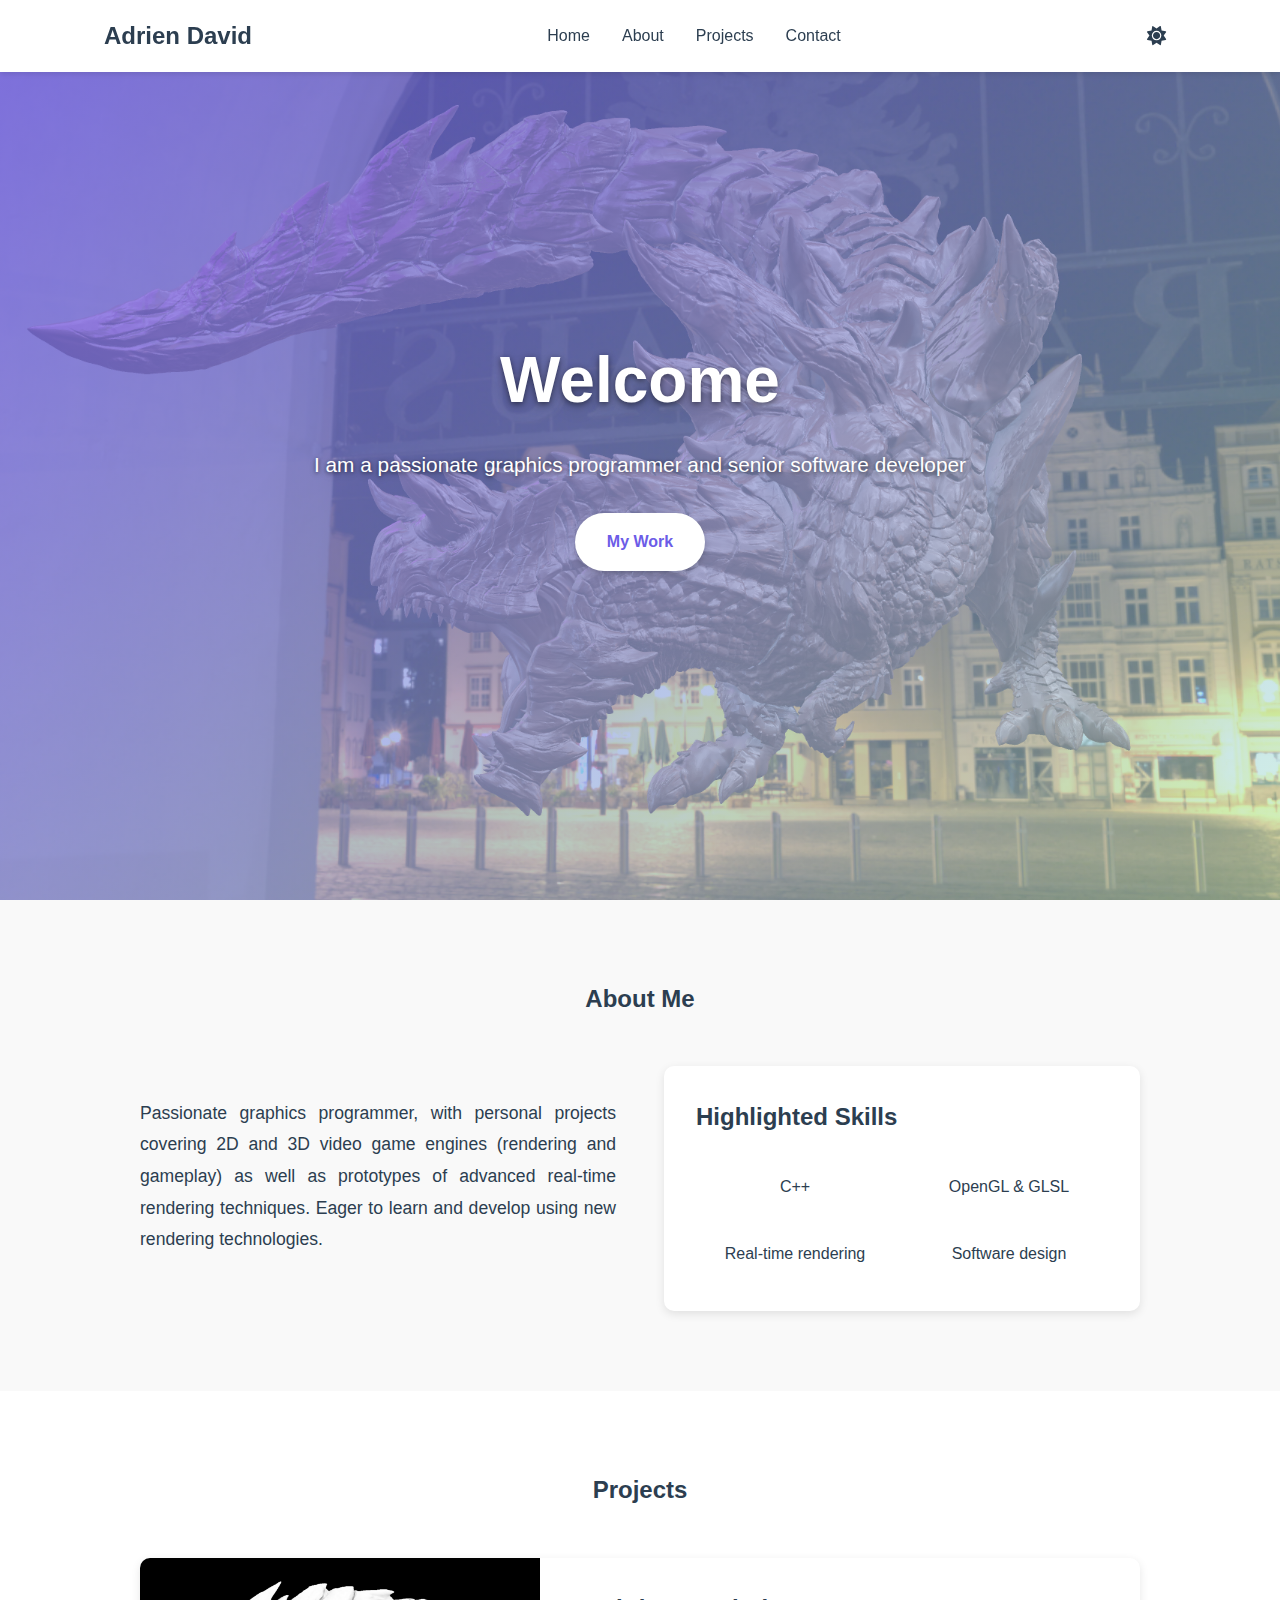
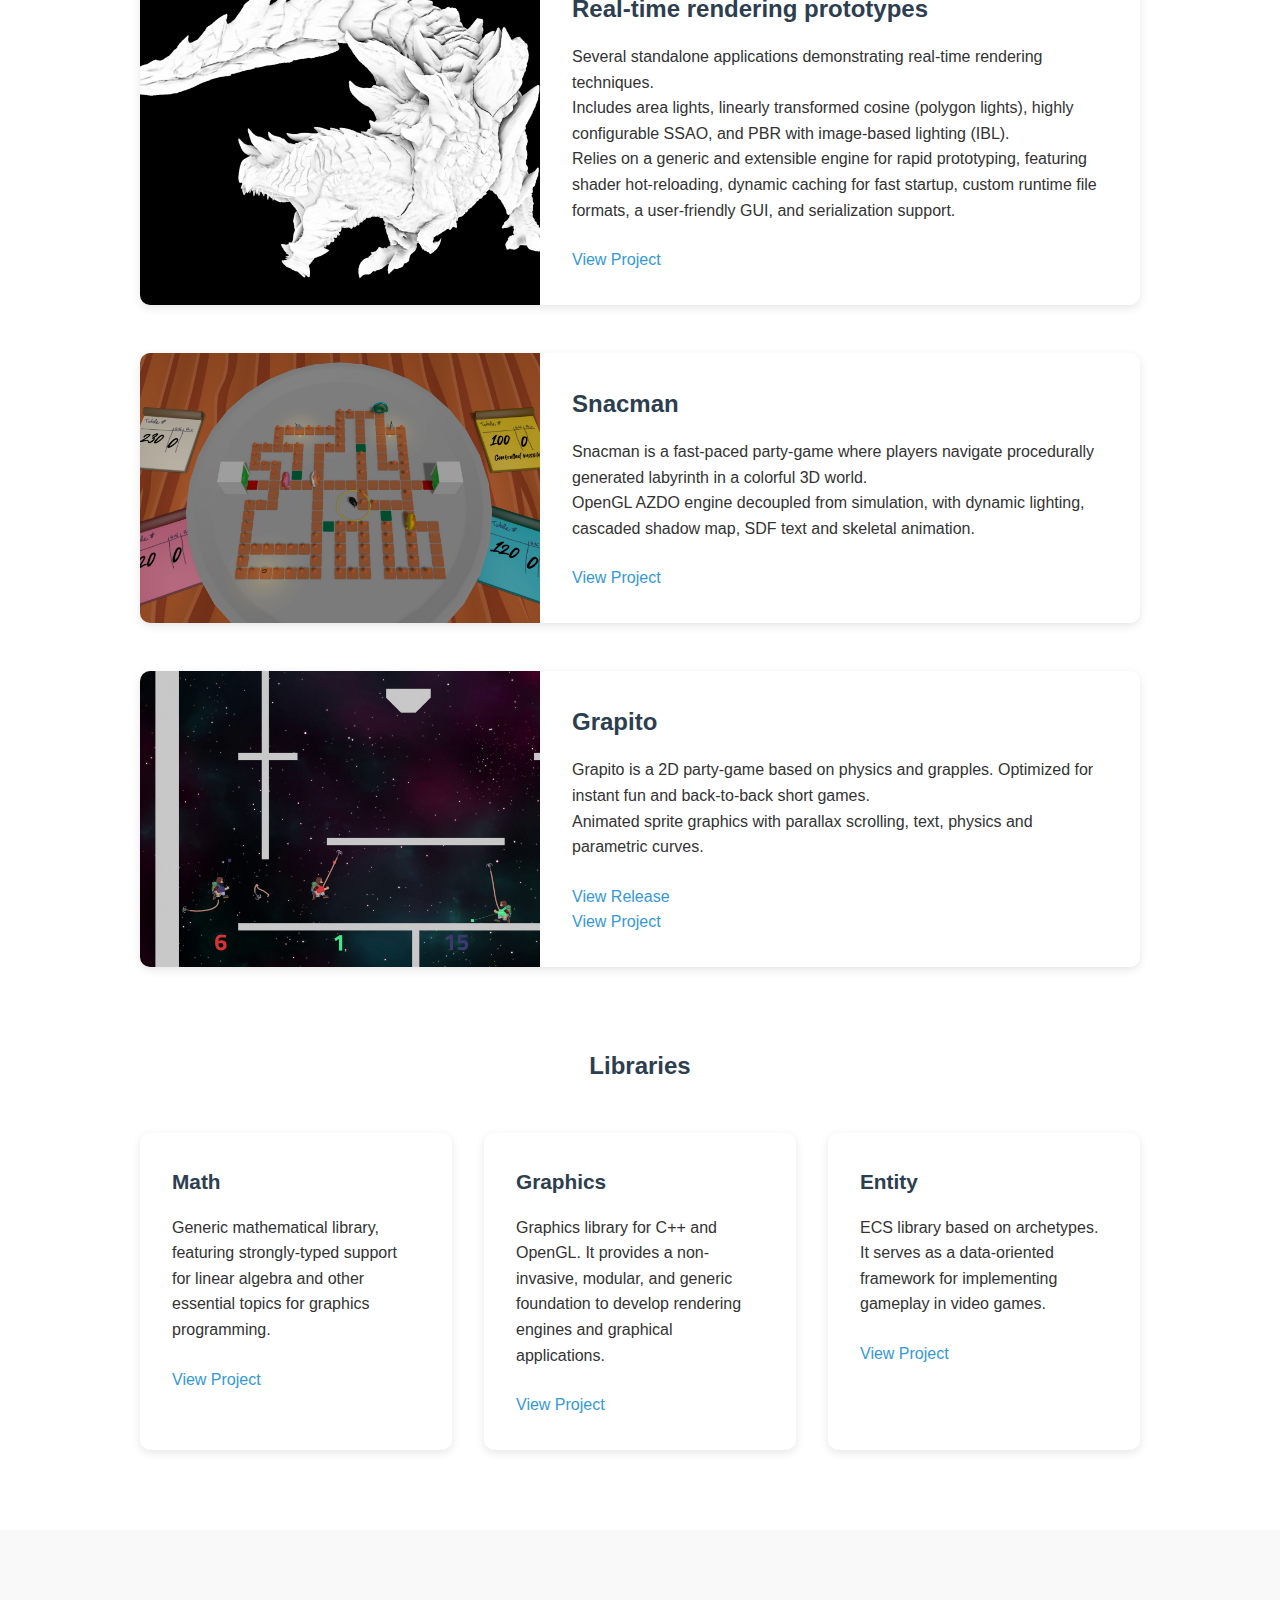
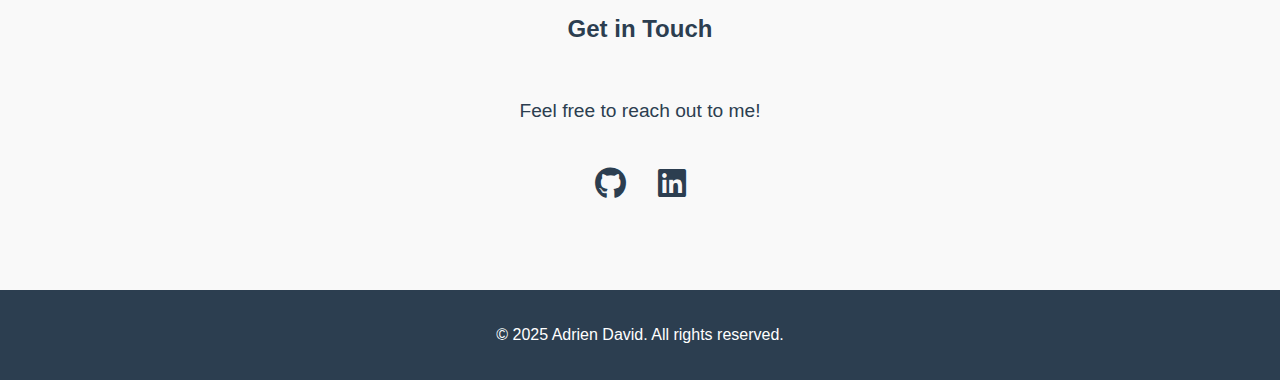
==== commit d8003924: "Add "RTR prototypes" and "snacman" projects." ====
--- a/index.html
+++ b/index.html
@@ -60,7 +60,33 @@
             <div class="project-grid">
                 <div class="project-card">
                     <div class="project-image">
-                        <img src="assets/grapito.png" alt="Grapito">
+                        <img src="assets/rtr_11-filtered_normaloriented-AO.jpg"/>
+                    </div>
+                    <div class="project-content">
+                        <h3>Real-time rendering prototypes</h3>
+                        <p>
+                            Several standalone applications demonstrating real-time rendering techniques.<br/>
+                            Includes area lights, linearly transformed cosine (polygon lights), highly configurable SSAO, and PBR with image-based lighting (IBL).<br/>
+                            Relies on a generic and extensible engine for rapid prototyping, featuring shader hot-reloading, dynamic caching for fast startup, custom runtime file formats, a user-friendly GUI, and serialization support.</p>
+                        <a href="https://github.com/Adnn/realtime_rendering_prototypes" class="project-link">View Project</a>
+                    </div>
+                </div>
+                <div class="project-card">
+                    <div class="project-image">
+                        <img src="assets/snacman.jpg" alt="Snacman"/>
+                    </div>
+                    <div class="project-content">
+                        <h3>Snacman</h3>
+                        <p>
+                            Snacman is a fast-paced party-game where players navigate procedurally generated labyrinth in a colorful 3D world.<br/>
+                            OpenGL AZDO engine decoupled from simulation, with dynamic lighting, cascaded shadow map, SDF text and skeletal animation.
+                        </p>
+                        <a href="https://github.com/ShredEagle/snacman" class="project-link">View Project</a>
+                    </div>
+                </div>
+                <div class="project-card">
+                    <div class="project-image">
+                        <img src="assets/grapito.jpg" alt="Grapito"/>
                     </div>
                     <div class="project-content">
                         <h3>Grapito</h3>
@@ -74,26 +100,6 @@
                         </div>
                     </div>
                 </div>
-                <div class="project-card">
-                    <div class="project-image">
-                        <iframe src="assets/project2.html" frameborder="0"></iframe>
-                    </div>
-                    <div class="project-content">
-                        <h3>Project 2</h3>
-                        <p>Description of your second project goes here. Add a more detailed description that explains the project's purpose, technologies used, and your role in its development.</p>
-                        <a href="#" class="project-link">View Project</a>
-                    </div>
-                </div>
-                <div class="project-card">
-                    <div class="project-image">
-                        <iframe src="assets/project3.html" frameborder="0"></iframe>
-                    </div>
-                    <div class="project-content">
-                        <h3>Project 3</h3>
-                        <p>Description of your third project goes here. Add a more detailed description that explains the project's purpose, technologies used, and your role in its development.</p>
-                        <a href="#" class="project-link">View Project</a>
-                    </div>
-                </div>
             </div>
 
             <!-- Library Section -->
@@ -124,7 +130,7 @@
                 <div class="contact-info">
                     <p>Feel free to reach out to me!</p>
                     <div class="social-links">
-                        <a href="#"><i class="fab fa-github"></i></a>
+                        <a href="https://github.com/Adnn"><i class="fab fa-github"></i></a>
                         <a href="https://www.linkedin.com/in/adriendavid/"><i class="fab fa-linkedin"></i></a>
                     </div>
                 </div>
@@ -182,5 +188,57 @@
             }
         }
     </script>
+
+    <!-- Add this before </body> -->
+    <div id="image-overlay" class="image-overlay">
+        <button class="overlay-close" aria-label="Close overlay">&times;</button>
+        <img id="overlay-image" src="" alt="Full size project image">
+    </div>
+
+    <script>
+        // Get DOM elements
+        const overlay = document.getElementById('image-overlay');
+        const overlayImage = document.getElementById('overlay-image');
+        const closeButton = document.querySelector('.overlay-close');
+        const projectImages = document.querySelectorAll('.project-image img, .project-image iframe');
+
+        // Open overlay when clicking project images
+        projectImages.forEach(image => {
+            image.addEventListener('click', () => {
+                const imageUrl = image.src;
+                overlayImage.src = imageUrl;
+                overlay.classList.add('active');
+                document.body.style.overflow = 'hidden'; // Prevent scrolling
+            });
+        });
+
+        // Close overlay when clicking outside the image
+        overlay.addEventListener('click', (e) => {
+            // Disable the if condition: close the overlay wherever a leftclick happens
+            //if (e.target === overlay) {
+                closeOverlay();
+            //}
+        });
+
+        // Close overlay when clicking the close button
+        closeButton.addEventListener('click', closeOverlay);
+
+        // Close overlay when pressing Escape key
+        document.addEventListener('keydown', (e) => {
+            if (e.key === 'Escape' && overlay.classList.contains('active')) {
+                closeOverlay();
+            }
+        });
+
+        // Function to close overlay
+        function closeOverlay() {
+            overlay.classList.remove('active');
+            document.body.style.overflow = ''; // Restore scrolling
+            // Clear the image src after animation
+            setTimeout(() => {
+                overlayImage.src = '';
+            }, 300);
+        }
+    </script>
 </body>
 </html> --- a/styles.css
+++ b/styles.css
@@ -469,4 +469,52 @@
     .library-grid {
         grid-template-columns: 1fr;
     }
+}
+
+/* Image Overlay */
+.image-overlay {
+    position: fixed;
+    top: 0;
+    left: 0;
+    width: 100%;
+    height: 100%;
+    background-color: rgba(0, 0, 0, 0.9);
+    display: none;
+    justify-content: center;
+    align-items: center;
+    z-index: 2000;
+    cursor: pointer;
+}
+
+.image-overlay.active {
+    display: flex;
+}
+
+#overlay-image {
+    max-width: 90%;
+    max-height: 90vh;
+    object-fit: contain;
+    border-radius: 4px;
+}
+
+.overlay-close {
+    position: absolute;
+    top: 20px;
+    right: 20px;
+    background: none;
+    border: none;
+    color: white;
+    font-size: 2rem;
+    cursor: pointer;
+    padding: 10px;
+    z-index: 2001;
+}
+
+.overlay-close:hover {
+    color: var(--accent-secondary);
+}
+
+/* Make project images clickable */
+.project-image {
+    cursor: pointer;
 } 